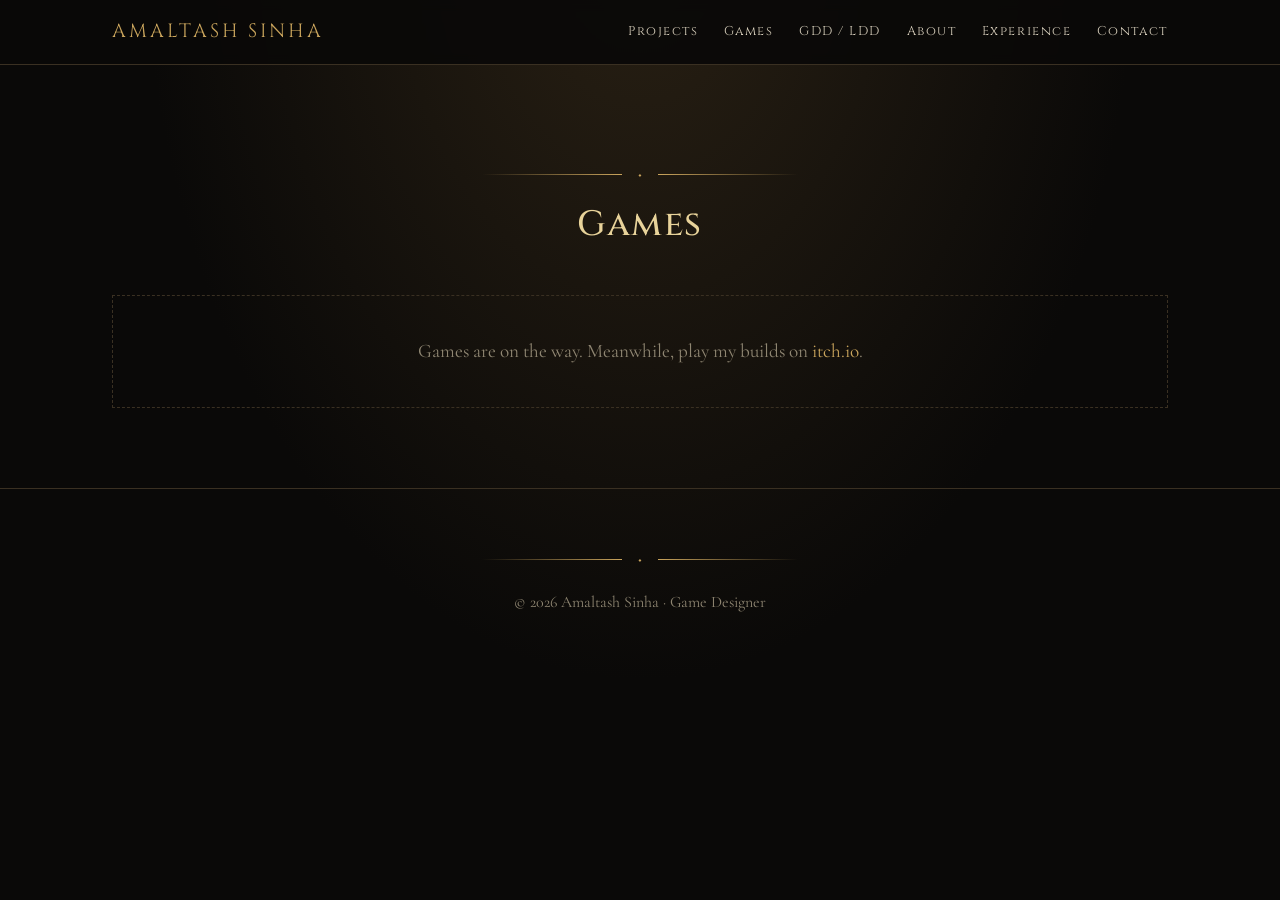
==== games.html @ b5e680ee "asda" ====
<!DOCTYPE html>
<html lang="en">
<head>
<meta charset="UTF-8"><meta name="viewport" content="width=device-width, initial-scale=1">
<meta name="description" content="Portfolio of Amaltash Sinha, game designer and level designer.">
<title>Games — Amaltash Sinha</title>
<link rel="preconnect" href="https://fonts.googleapis.com"><link rel="preconnect" href="https://fonts.gstatic.com" crossorigin>
<link href="https://fonts.googleapis.com/css2?family=Cinzel:wght@400;500;600&family=Cormorant+Garamond:ital,wght@0,400;0,600;1,400&display=swap" rel="stylesheet">
<link rel="stylesheet" href="css/style.css">
</head>
<body data-page="games">
<div id="header"></div>
<main id="app"></main>
<div id="footer"></div>
<script src="data/profile.js"></script><script src="data/projects.js"></script><script src="data/documents.js"></script>
<script src="data/experience.js"></script><script src="data/games.js"></script>
<script src="js/main.js"></script>
</body>
</html>
---- css/style.css ----
/* Tokens — change colors here */
:root{--bg:#0a0908;--bg2:#13110e;--line:#3a3022;--gold:#c9a45c;--gold2:#e8d39a;--text:#d9d0bd;--dim:#8f8672;--ember:#9c3d24;
--head:'Cinzel',serif;--body:'Cormorant Garamond',Georgia,serif;--w:1100px}
*{box-sizing:border-box;margin:0}html{scroll-behavior:smooth;scroll-padding-top:70px}
body{background:radial-gradient(ellipse at 50% -10%,#2a2114 0,transparent 55%),var(--bg);color:var(--text);font:1.2rem/1.65 var(--body);min-height:100vh}
a{color:inherit;text-decoration:none}img{max-width:100%;display:block}
:focus-visible{outline:2px solid var(--gold);outline-offset:3px}
h1,h2,h3,h4{font-family:var(--head);font-weight:500;color:var(--gold2);line-height:1.2;letter-spacing:.04em}
.wrap{max-width:var(--w);margin:auto;padding:0 1.4rem}
section{padding:5rem 0}
.site-header{position:sticky;top:0;z-index:20;background:#0a0908ee;backdrop-filter:blur(6px);border-bottom:1px solid var(--line)}
.site-header .wrap{display:flex;justify-content:space-between;align-items:center;height:64px}
.brand{font-family:var(--head);color:var(--gold);letter-spacing:.15em}
nav{display:flex;gap:1.6rem;font-family:var(--head);font-size:.8rem;letter-spacing:.12em}
nav a:hover{color:var(--gold)}
.menu-btn{display:none;background:none;border:1px solid var(--line);color:var(--gold);padding:.3rem .8rem;font-family:var(--head)}
.hero{min-height:88vh;display:grid;place-items:center;text-align:center;padding:4rem 0}
.hero h1{font-size:clamp(2.4rem,7vw,5rem);letter-spacing:.08em;text-shadow:0 0 40px #c9a45c33}
.hero .role{font-family:var(--head);color:var(--gold);letter-spacing:.3em;font-size:.9rem;margin:1.2rem 0}
.hero p.tagline{max-width:34ch;margin:0 auto 2rem;font-style:italic;font-size:1.5rem}
.orn{color:var(--gold);margin:1.2rem 0;font-size:.8rem;display:flex;align-items:center;gap:1rem;justify-content:center}
.orn::before,.orn::after{content:"";height:1px;width:min(18vw,140px);background:linear-gradient(90deg,transparent,var(--gold))}
.orn::after{transform:scaleX(-1)}
.btn{display:inline-block;border:1px solid var(--gold);color:var(--gold2);padding:.7rem 1.6rem;font-family:var(--head);font-size:.8rem;letter-spacing:.15em;margin:.3rem;background:none;cursor:pointer;transition:.2s}
.btn:hover{background:var(--gold);color:#0a0908}
.sec-title{text-align:center;margin-bottom:3rem}.sec-title h2{font-size:clamp(1.6rem,4vw,2.4rem)}
.about{display:grid;grid-template-columns:1.2fr 1fr;gap:3.5rem}.about p{margin-bottom:1rem}
.skills h4{font-size:.8rem;color:var(--gold);margin:1.2rem 0 .4rem}
.chip{display:inline-block;border:1px solid var(--line);padding:.1rem .7rem;margin:.2rem .2rem 0 0;font-size:1rem}.chip small{color:var(--dim);margin-left:.4rem}
.edu{margin-top:1.5rem;border-left:2px solid var(--gold);padding-left:1rem}
.grid{display:grid;grid-template-columns:repeat(auto-fill,minmax(300px,1fr));gap:1.6rem}
.card{border:1px solid var(--line);background:var(--bg2);transition:.25s;display:block}
.card:hover{border-color:var(--gold);transform:translateY(-3px)}
.thumb{aspect-ratio:16/10;background:linear-gradient(135deg,#1b1610,#0e0c09);display:grid;place-items:center;overflow:hidden}
.thumb img{width:100%;height:100%;object-fit:cover}
.card .body{padding:1.1rem 1.2rem 1.4rem}.card h3{font-size:1.15rem;margin:.3rem 0}
.meta{color:var(--dim);font-size:1rem}.card p{font-size:1.05rem}
.ph{display:grid;place-items:center;text-align:center;color:var(--dim);font-family:var(--head);font-size:.75rem;letter-spacing:.15em;padding:1rem}
.tag{color:var(--gold)}
.status{font-size:.9rem;color:var(--ember);font-family:var(--head);letter-spacing:.1em}.status.ok{color:var(--gold)}
.doc{display:flex;flex-wrap:wrap;gap:1rem;justify-content:space-between;align-items:center;border:1px solid var(--line);padding:1.2rem 1.4rem;margin-bottom:1rem;background:var(--bg2)}
.doc .btn{padding:.4rem 1rem;font-size:.7rem}.doc>div:first-child{flex:1 1 320px}
.embed{width:100%;height:75vh;border:1px solid var(--gold);margin:-.4rem 0 1rem;background:#fff}
.job{border-left:1px solid var(--gold);padding:0 0 2rem 1.6rem;position:relative}
.job::before{content:"◆";position:absolute;left:-.55rem;top:0;color:var(--gold);font-size:.8rem;background:var(--bg)}
.job ul{margin:.5rem 0 0 1.2rem}
.contact{max-width:620px;margin:auto;text-align:center}
form{display:grid;gap:.8rem;margin:2rem 0;text-align:left}
input,textarea{background:var(--bg2);border:1px solid var(--line);color:var(--text);padding:.8rem;font:inherit}
input:focus,textarea:focus{border-color:var(--gold);outline:none}
.links a{margin:0 .8rem;color:var(--gold)}.links a:hover{color:var(--gold2)}
.p-hero{padding:4rem 0 2rem;text-align:center}.p-hero h1{font-size:clamp(2rem,5vw,3.4rem)}
.facts{display:grid;grid-template-columns:repeat(auto-fit,minmax(150px,1fr));gap:1px;background:var(--line);border:1px solid var(--line);margin:2rem 0;text-align:left}
.facts div{background:var(--bg);padding:.9rem 1rem}.facts small{display:block;color:var(--dim);font-family:var(--head);font-size:.65rem;letter-spacing:.15em}
.prose{max-width:68ch;margin:2rem auto}.prose h3{font-size:1rem;margin:1.8rem 0 .3rem;color:var(--gold)}
.shots{display:grid;gap:1rem;margin:2rem 0}.shots.g2{grid-template-columns:repeat(auto-fit,minmax(300px,1fr))}
.shots .thumb{aspect-ratio:16/9}
.video{aspect-ratio:16/9;width:100%;border:1px solid var(--line)}
.story-block{display:grid;grid-template-columns:1fr 1fr;gap:2rem;align-items:center;margin:3rem 0}.story-block:nth-child(even) .thumb{order:2}
.footer{border-top:1px solid var(--line);text-align:center;padding:2.5rem 1rem;color:var(--dim);font-size:1rem}
.empty{text-align:center;color:var(--dim);border:1px dashed var(--line);padding:2.5rem}
@media(max-width:760px){.about,.story-block{grid-template-columns:1fr}.story-block:nth-child(even) .thumb{order:0}
.menu-btn{display:block}nav{display:none;position:absolute;top:64px;left:0;right:0;flex-direction:column;background:var(--bg);padding:1.2rem;border-bottom:1px solid var(--line)}nav.open{display:flex}}
@media(prefers-reduced-motion:reduce){*{transition:none!important;scroll-behavior:auto!important}}
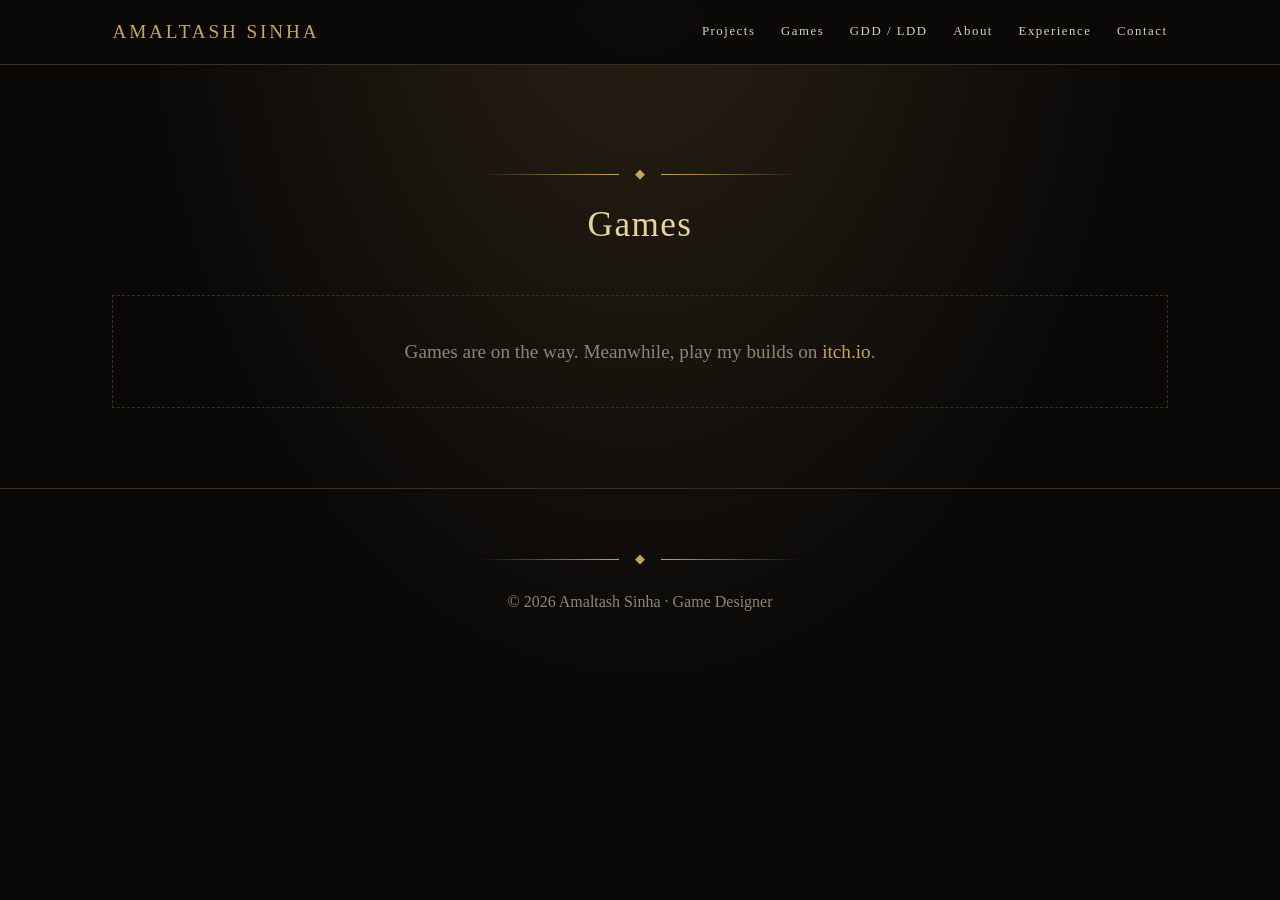
==== commit 361b7125: "push 2" ====
--- a/games.html
+++ b/games.html
@@ -5,7 +5,7 @@
 <meta name="description" content="Portfolio of Amaltash Sinha, game designer and level designer.">
 <title>Games — Amaltash Sinha</title>
 <link rel="preconnect" href="https://fonts.googleapis.com"><link rel="preconnect" href="https://fonts.gstatic.com" crossorigin>
-<link href="https://fonts.googleapis.com/css2?family=Cinzel:wght@400;500;600&family=Cormorant+Garamond:ital,wght@0,400;0,600;1,400&display=swap" rel="stylesheet">
+<link href="https://fonts.googleapis.com/css2?family=DM+Mono:wght@400;500&family=Instrument+Serif:ital@1&family=Manrope:wght@400;500;600;800&display=swap" rel="stylesheet">
 <link rel="stylesheet" href="css/style.css">
 </head>
 <body data-page="games">
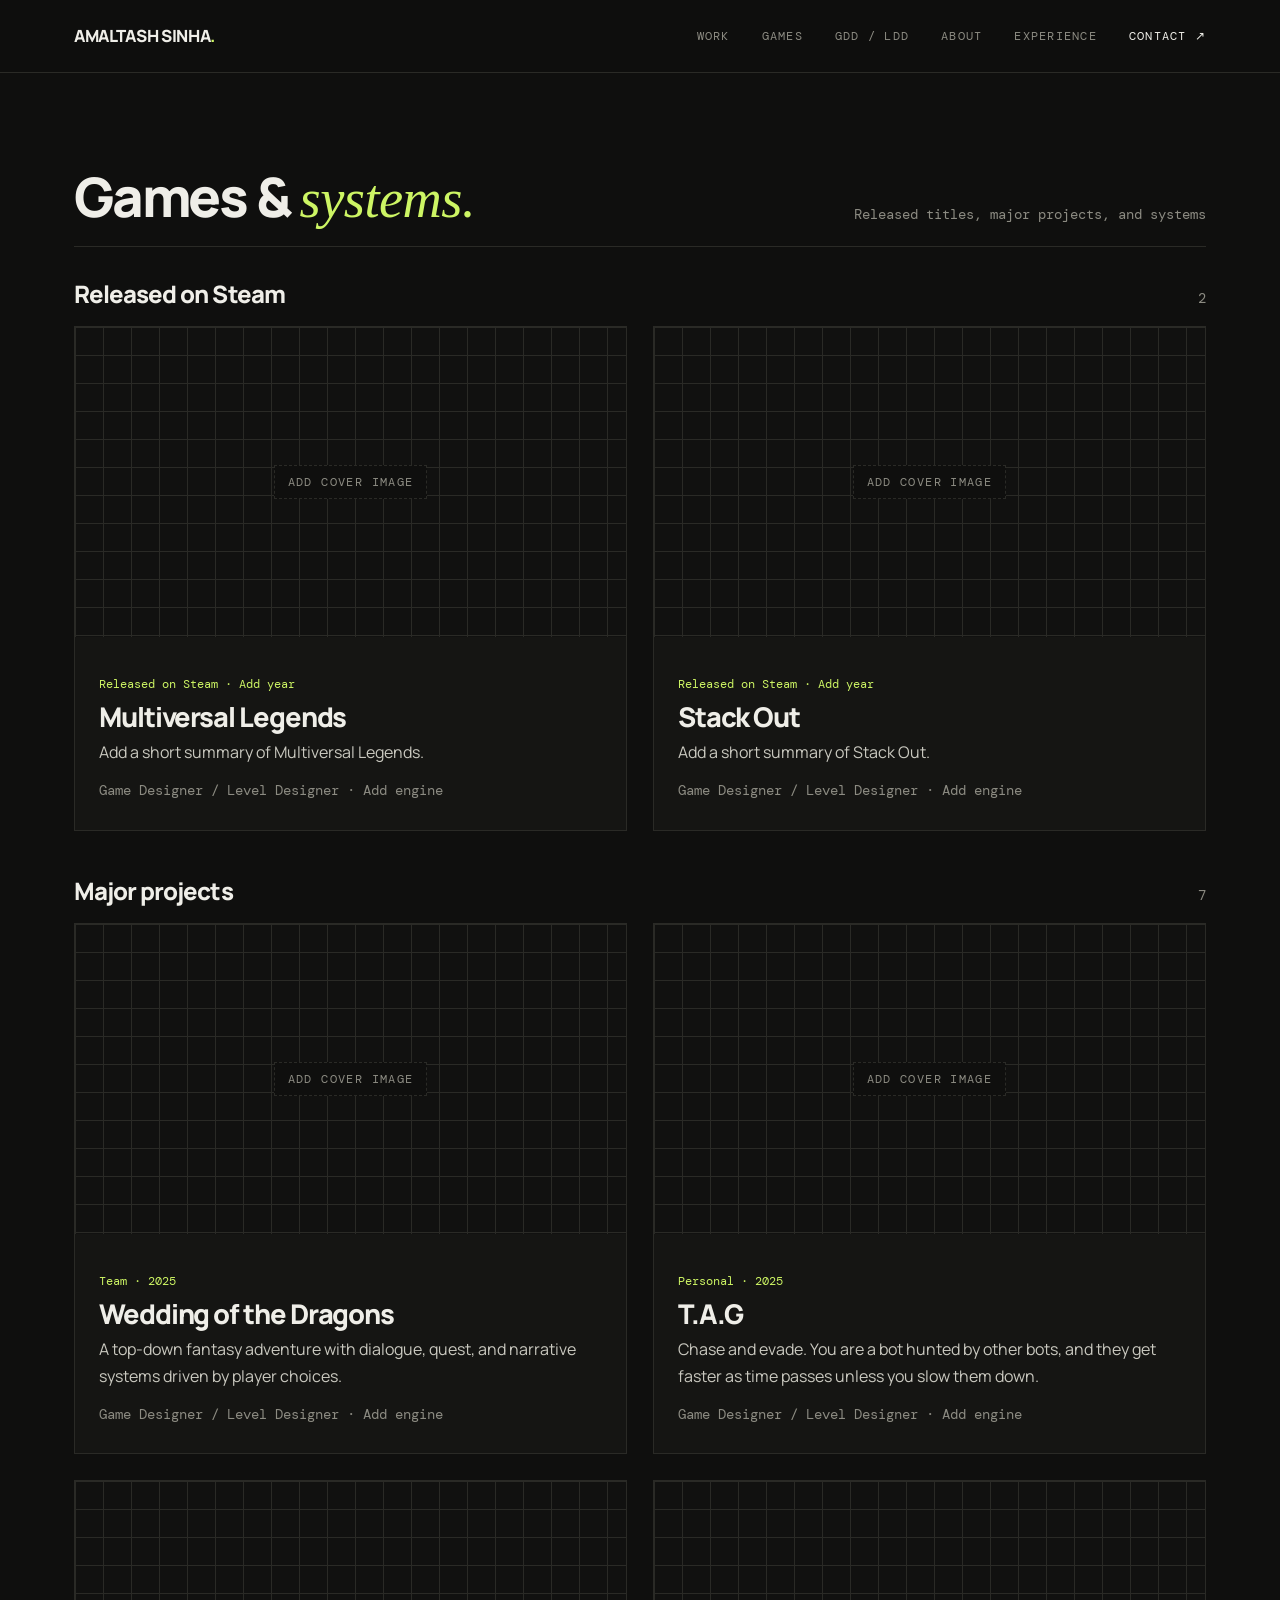
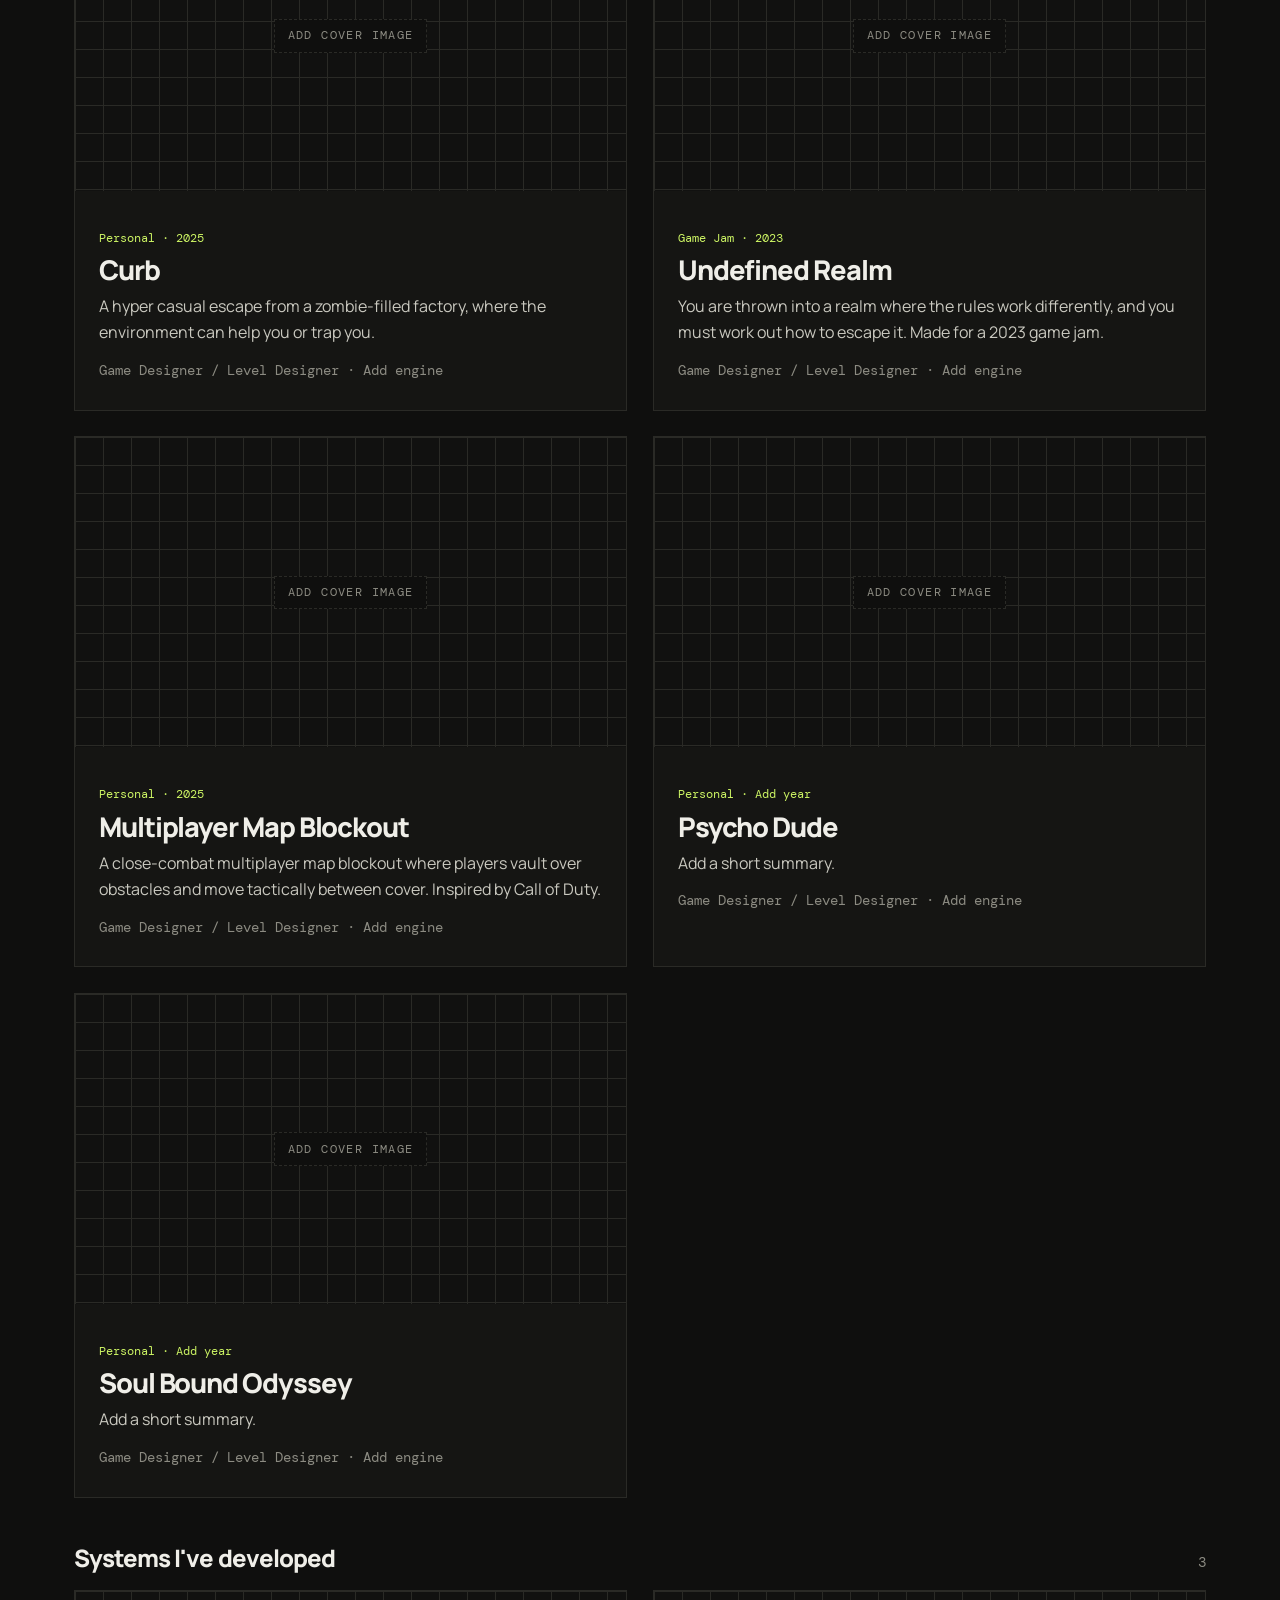
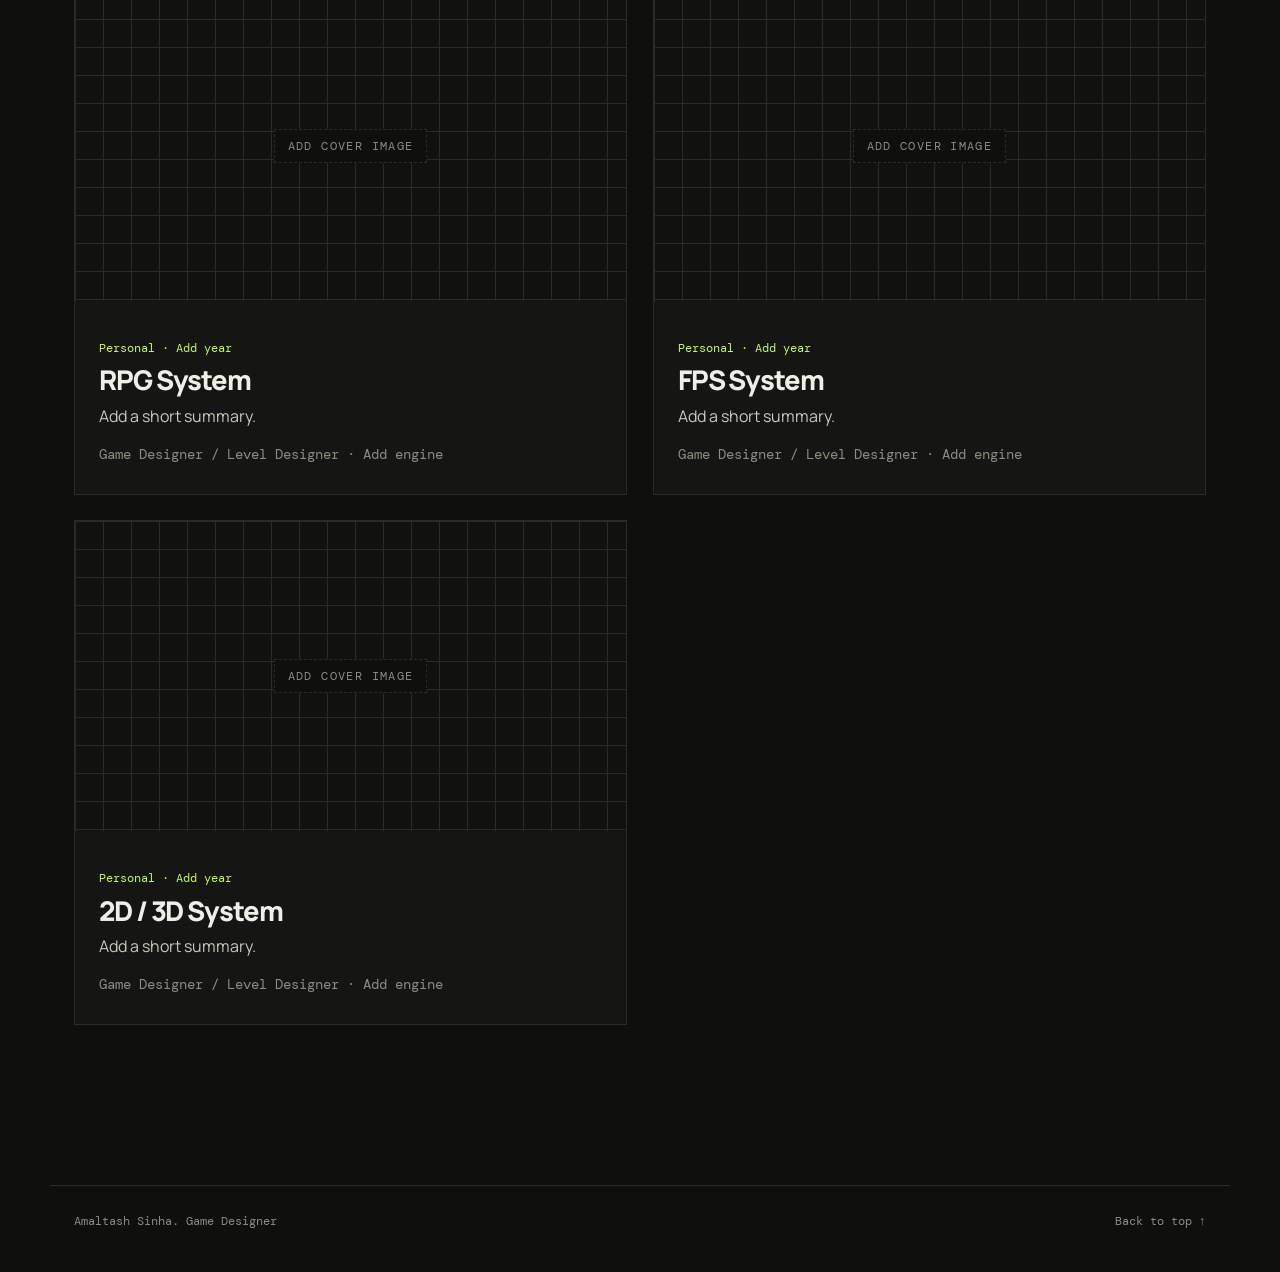
==== commit b14e7d6c: "Changes to the area" ====
--- a/games.html
+++ b/games.html
@@ -13,7 +13,7 @@
 <main id="app"></main>
 <div id="footer"></div>
 <script src="data/profile.js"></script><script src="data/projects.js"></script><script src="data/documents.js"></script>
-<script src="data/experience.js"></script><script src="data/games.js"></script>
+<script src="data/experience.js"></script>
 <script src="js/main.js"></script>
 </body>
 </html>
--- a/css/style.css
+++ b/css/style.css
@@ -1,64 +1,86 @@
-/* Tokens — change colors here */
-:root{--bg:#0a0908;--bg2:#13110e;--line:#3a3022;--gold:#c9a45c;--gold2:#e8d39a;--text:#d9d0bd;--dim:#8f8672;--ember:#9c3d24;
---head:'Cinzel',serif;--body:'Cormorant Garamond',Georgia,serif;--w:1100px}
-*{box-sizing:border-box;margin:0}html{scroll-behavior:smooth;scroll-padding-top:70px}
-body{background:radial-gradient(ellipse at 50% -10%,#2a2114 0,transparent 55%),var(--bg);color:var(--text);font:1.2rem/1.65 var(--body);min-height:100vh}
+/* Tokens — change colors and fonts here */
+:root{--bg:#0f0f0e;--panel:#151513;--line:#2a2a26;--text:#efeee8;--dim:#8c8b82;--acc:#cdf564;
+--sans:'Manrope',system-ui,sans-serif;--serif:'Instrument Serif',Georgia,serif;--mono:'DM Mono',ui-monospace,monospace;--w:1180px}
+*{box-sizing:border-box;margin:0}html{scroll-behavior:smooth;scroll-padding-top:80px}
+body{background:var(--bg);color:var(--text);font:400 1.05rem/1.65 var(--sans);-webkit-font-smoothing:antialiased}
 a{color:inherit;text-decoration:none}img{max-width:100%;display:block}
-:focus-visible{outline:2px solid var(--gold);outline-offset:3px}
-h1,h2,h3,h4{font-family:var(--head);font-weight:500;color:var(--gold2);line-height:1.2;letter-spacing:.04em}
-.wrap{max-width:var(--w);margin:auto;padding:0 1.4rem}
-section{padding:5rem 0}
-.site-header{position:sticky;top:0;z-index:20;background:#0a0908ee;backdrop-filter:blur(6px);border-bottom:1px solid var(--line)}
-.site-header .wrap{display:flex;justify-content:space-between;align-items:center;height:64px}
-.brand{font-family:var(--head);color:var(--gold);letter-spacing:.15em}
-nav{display:flex;gap:1.6rem;font-family:var(--head);font-size:.8rem;letter-spacing:.12em}
-nav a:hover{color:var(--gold)}
-.menu-btn{display:none;background:none;border:1px solid var(--line);color:var(--gold);padding:.3rem .8rem;font-family:var(--head)}
-.hero{min-height:88vh;display:grid;place-items:center;text-align:center;padding:4rem 0}
-.hero h1{font-size:clamp(2.4rem,7vw,5rem);letter-spacing:.08em;text-shadow:0 0 40px #c9a45c33}
-.hero .role{font-family:var(--head);color:var(--gold);letter-spacing:.3em;font-size:.9rem;margin:1.2rem 0}
-.hero p.tagline{max-width:34ch;margin:0 auto 2rem;font-style:italic;font-size:1.5rem}
-.orn{color:var(--gold);margin:1.2rem 0;font-size:.8rem;display:flex;align-items:center;gap:1rem;justify-content:center}
-.orn::before,.orn::after{content:"";height:1px;width:min(18vw,140px);background:linear-gradient(90deg,transparent,var(--gold))}
-.orn::after{transform:scaleX(-1)}
-.btn{display:inline-block;border:1px solid var(--gold);color:var(--gold2);padding:.7rem 1.6rem;font-family:var(--head);font-size:.8rem;letter-spacing:.15em;margin:.3rem;background:none;cursor:pointer;transition:.2s}
-.btn:hover{background:var(--gold);color:#0a0908}
-.sec-title{text-align:center;margin-bottom:3rem}.sec-title h2{font-size:clamp(1.6rem,4vw,2.4rem)}
-.about{display:grid;grid-template-columns:1.2fr 1fr;gap:3.5rem}.about p{margin-bottom:1rem}
-.skills h4{font-size:.8rem;color:var(--gold);margin:1.2rem 0 .4rem}
-.chip{display:inline-block;border:1px solid var(--line);padding:.1rem .7rem;margin:.2rem .2rem 0 0;font-size:1rem}.chip small{color:var(--dim);margin-left:.4rem}
-.edu{margin-top:1.5rem;border-left:2px solid var(--gold);padding-left:1rem}
-.grid{display:grid;grid-template-columns:repeat(auto-fill,minmax(300px,1fr));gap:1.6rem}
-.card{border:1px solid var(--line);background:var(--bg2);transition:.25s;display:block}
-.card:hover{border-color:var(--gold);transform:translateY(-3px)}
-.thumb{aspect-ratio:16/10;background:linear-gradient(135deg,#1b1610,#0e0c09);display:grid;place-items:center;overflow:hidden}
+:focus-visible{outline:2px solid var(--acc);outline-offset:3px}
+h1,h2,h3{font-weight:800;letter-spacing:-.04em;line-height:1}
+em{font-family:var(--serif);font-style:italic;font-weight:400;color:var(--acc);letter-spacing:-.01em}
+.wrap{max-width:var(--w);margin:auto;padding:0 1.5rem}
+section.wrap{padding-top:6rem;padding-bottom:1rem}
+.label,.meta,nav,.btn,.chip small,.num{font-family:var(--mono)}
+.label{display:block;font-size:.72rem;letter-spacing:.14em;text-transform:uppercase;color:var(--dim);margin-bottom:.4rem}
+.meta{color:var(--dim);font-size:.85rem}
+/* header */
+.site-header{position:sticky;top:0;z-index:20;background:#0f0f0eeb;backdrop-filter:blur(8px);border-bottom:1px solid var(--line)}
+.bar{display:flex;justify-content:space-between;align-items:center;height:72px}
+.brand{font-weight:800;letter-spacing:-.02em;text-transform:uppercase}.brand span{color:var(--acc)}
+nav{display:flex;gap:2rem;font-size:.78rem;letter-spacing:.1em;text-transform:uppercase;color:var(--dim)}
+nav a:hover,.nav-cta{color:var(--text)}
+.menu-btn{display:none;background:none;border:1px solid var(--line);color:var(--text);font:inherit;font-family:var(--mono);font-size:.78rem;padding:.4rem .8rem}
+/* hero */
+.hero{display:grid;grid-template-columns:1.05fr .95fr;gap:3.5rem;align-items:center;min-height:calc(100vh - 72px);padding-top:3rem;padding-bottom:3rem}
+.hero h1{font-size:clamp(3rem,7.4vw,6.2rem);margin:1.2rem 0 1.6rem}
+.intro{color:#c9c8bf;max-width:46ch;font-size:1.15rem}
+.dot{display:inline-block;width:8px;height:8px;border-radius:50%;background:var(--acc);margin-right:.7rem}
+.hero .label{color:var(--text)}
+.actions{display:flex;gap:1.4rem;align-items:center;margin:2.2rem 0 3rem;flex-wrap:wrap}
+.btn{display:inline-block;font-size:.8rem;letter-spacing:.06em;padding:1rem 1.6rem;border:1px solid var(--line);cursor:pointer;background:none;color:var(--text);transition:.2s}
+.btn.primary{background:var(--acc);border-color:var(--acc);color:#10120a;font-weight:500}.btn.primary:hover{background:#e4ff9a}
+.btn.ghost{border-color:transparent;padding-left:0;color:var(--dim)}.btn.ghost:hover{color:var(--acc)}
+.hero-meta{display:flex;gap:3rem;border-top:1px solid var(--line);padding-top:1.4rem;font-weight:600}
+.hero-art{border:1px solid var(--line);background:var(--panel);aspect-ratio:480/540;overflow:hidden}
+.hero-art svg,.hero-art img{width:100%;height:100%;object-fit:cover}
+.route{stroke-dasharray:1;stroke-dashoffset:1;animation:draw 2.4s .4s ease-out forwards}@keyframes draw{to{stroke-dashoffset:0}}
+/* section heads */
+.sec-head{display:flex;justify-content:space-between;align-items:end;gap:1rem;border-bottom:1px solid var(--line);padding-bottom:1.2rem;margin-bottom:2.2rem}
+.sec-head h2{font-size:clamp(2rem,4.6vw,3.4rem)}
+/* project cards */
+.grid{display:grid;grid-template-columns:repeat(2,1fr);gap:1.6rem}.grid .card:first-child{grid-column:1/-1}
+.grid.flat .card:first-child{grid-column:auto}.grid.flat .card:first-child .thumb{aspect-ratio:16/9}
+.card{display:block;border:1px solid var(--line);background:var(--panel);transition:border-color .2s}.card:hover{border-color:var(--acc)}
+.thumb{aspect-ratio:16/9;display:grid;place-items:center;overflow:hidden;background:
+ linear-gradient(var(--line) 1px,transparent 1px) 0 0/28px 28px,linear-gradient(90deg,var(--line) 1px,transparent 1px) 0 0/28px 28px,#111110}
+.card:first-child .thumb{aspect-ratio:21/9}
 .thumb img{width:100%;height:100%;object-fit:cover}
-.card .body{padding:1.1rem 1.2rem 1.4rem}.card h3{font-size:1.15rem;margin:.3rem 0}
-.meta{color:var(--dim);font-size:1rem}.card p{font-size:1.05rem}
-.ph{display:grid;place-items:center;text-align:center;color:var(--dim);font-family:var(--head);font-size:.75rem;letter-spacing:.15em;padding:1rem}
-.tag{color:var(--gold)}
-.status{font-size:.9rem;color:var(--ember);font-family:var(--head);letter-spacing:.1em}.status.ok{color:var(--gold)}
-.doc{display:flex;flex-wrap:wrap;gap:1rem;justify-content:space-between;align-items:center;border:1px solid var(--line);padding:1.2rem 1.4rem;margin-bottom:1rem;background:var(--bg2)}
-.doc .btn{padding:.4rem 1rem;font-size:.7rem}.doc>div:first-child{flex:1 1 320px}
-.embed{width:100%;height:75vh;border:1px solid var(--gold);margin:-.4rem 0 1rem;background:#fff}
-.job{border-left:1px solid var(--gold);padding:0 0 2rem 1.6rem;position:relative}
-.job::before{content:"◆";position:absolute;left:-.55rem;top:0;color:var(--gold);font-size:.8rem;background:var(--bg)}
-.job ul{margin:.5rem 0 0 1.2rem}
-.contact{max-width:620px;margin:auto;text-align:center}
-form{display:grid;gap:.8rem;margin:2rem 0;text-align:left}
-input,textarea{background:var(--bg2);border:1px solid var(--line);color:var(--text);padding:.8rem;font:inherit}
-input:focus,textarea:focus{border-color:var(--gold);outline:none}
-.links a{margin:0 .8rem;color:var(--gold)}.links a:hover{color:var(--gold2)}
-.p-hero{padding:4rem 0 2rem;text-align:center}.p-hero h1{font-size:clamp(2rem,5vw,3.4rem)}
-.facts{display:grid;grid-template-columns:repeat(auto-fit,minmax(150px,1fr));gap:1px;background:var(--line);border:1px solid var(--line);margin:2rem 0;text-align:left}
-.facts div{background:var(--bg);padding:.9rem 1rem}.facts small{display:block;color:var(--dim);font-family:var(--head);font-size:.65rem;letter-spacing:.15em}
-.prose{max-width:68ch;margin:2rem auto}.prose h3{font-size:1rem;margin:1.8rem 0 .3rem;color:var(--gold)}
-.shots{display:grid;gap:1rem;margin:2rem 0}.shots.g2{grid-template-columns:repeat(auto-fit,minmax(300px,1fr))}
-.shots .thumb{aspect-ratio:16/9}
+.ph{font-family:var(--mono);font-size:.72rem;letter-spacing:.12em;text-transform:uppercase;color:var(--dim);background:var(--bg);padding:.4rem .8rem;border:1px dashed var(--line)}
+.card .body{padding:1.4rem 1.5rem 1.7rem}.card h3{font-size:1.7rem;margin:.5rem 0 .6rem}.card p{color:#c9c8bf;font-size:1rem}.card .meta{display:block;margin-top:.9rem}
+.tag{color:var(--acc);font-family:var(--mono);font-size:.78rem}
+/* documents */
+.doc{display:flex;flex-wrap:wrap;gap:1rem;justify-content:space-between;align-items:center;border:1px solid var(--line);background:var(--panel);padding:1.3rem 1.5rem;margin-bottom:1rem}
+.doc>div:first-child{flex:1 1 320px}.doc h3{font-size:1.2rem;margin:.4rem 0 .3rem;letter-spacing:-.02em}
+.doc .btn{padding:.6rem 1rem;font-size:.72rem;border-color:var(--line)}.doc .btn:hover{border-color:var(--acc);color:var(--acc)}
+.status{font-family:var(--mono);font-size:.72rem;color:#e9a86b;margin-left:.6rem}.status.ok{color:var(--acc)}
+.embed{width:100%;height:75vh;border:1px solid var(--acc);margin:-.4rem 0 1rem;background:#fff}
+.doc-group{margin-bottom:3rem}.group-head{display:flex;justify-content:space-between;align-items:baseline;margin-bottom:1rem}.group-head h3{font-size:1.5rem}
+.doc-group .empty{padding:1.6rem}
+/* about */
+.about{display:grid;grid-template-columns:1.1fr .9fr;gap:4rem}.bio p{margin-bottom:1.1rem;color:#c9c8bf}.bio .lead{font-size:1.45rem;line-height:1.4;color:var(--text);letter-spacing:-.02em}
+.edu{margin-top:2rem;border-top:1px solid var(--line);padding-top:1.2rem}
+.skill-row{display:grid;grid-template-columns:130px 1fr;gap:1rem;border-top:1px solid var(--line);padding:1rem 0}.skill-row .label{margin:0;padding-top:.3rem}
+.chip{display:inline-block;margin:.15rem 1.1rem .15rem 0;font-weight:600}.chip small{color:var(--acc);font-weight:400;font-size:.7rem}
+/* process */
+.steps{display:grid;grid-template-columns:repeat(4,1fr);gap:1px;background:var(--line);border:1px solid var(--line)}
+.step{background:var(--bg);padding:1.6rem 1.4rem 2rem}.step h3{font-size:1.25rem;margin:2.4rem 0 .7rem;letter-spacing:-.02em}.step p{color:var(--dim);font-size:.95rem}.num{color:var(--acc);font-size:.8rem}
+/* experience */
+.job{display:grid;grid-template-columns:1fr 1.6fr;gap:2rem;border-bottom:1px solid var(--line);padding:1.6rem 0}.job h3{font-size:1.3rem;margin-bottom:.4rem}.job ul{padding-left:1.1rem;color:#c9c8bf}
+/* contact */
+.contact-grid{display:grid;grid-template-columns:1fr 1fr;gap:4rem}
+.big-mail{display:block;font-size:clamp(1.2rem,2.4vw,1.8rem);font-weight:800;letter-spacing:-.03em;margin:1.4rem 0;color:var(--acc);word-break:break-all}
+.links{display:flex;gap:1.6rem;font-family:var(--mono);font-size:.82rem;margin-bottom:1.5rem;color:var(--dim)}.links a:hover{color:var(--acc)}
+form{display:grid;gap:.8rem}input,textarea{background:var(--panel);border:1px solid var(--line);color:var(--text);padding:.95rem 1rem;font:inherit}input:focus,textarea:focus{border-color:var(--acc);outline:none}
+.footer{display:flex;justify-content:space-between;border-top:1px solid var(--line);margin-top:6rem;padding-top:1.6rem;padding-bottom:2.5rem;font-family:var(--mono);font-size:.78rem;color:var(--dim)}
+.empty{text-align:center;color:var(--dim);border:1px dashed var(--line);padding:3rem}
+/* project page */
+.p-hero{padding:5rem 1.5rem 2rem}.p-hero h1{font-size:clamp(2.6rem,6.5vw,5rem);margin:1rem 0}.p-hero .meta{max-width:60ch;font-size:1.1rem}
+.facts{display:grid;grid-template-columns:repeat(auto-fit,minmax(160px,1fr));gap:1px;background:var(--line);border:1px solid var(--line);margin:2rem 0;font-weight:600}
+.facts div{background:var(--bg);padding:1rem 1.2rem}.facts small{display:block;color:var(--dim);font-family:var(--mono);font-size:.68rem;letter-spacing:.14em;margin-bottom:.3rem}
+.prose{max-width:66ch;margin:2.5rem 0}.prose h3{font-size:1.1rem;margin:2rem 0 .4rem;color:var(--acc);font-family:var(--mono);font-weight:500;letter-spacing:.02em}.prose p{color:#c9c8bf}
+.shots{display:grid;gap:1rem;margin:2rem 0}.shots.g2{grid-template-columns:repeat(auto-fit,minmax(320px,1fr))}
 .video{aspect-ratio:16/9;width:100%;border:1px solid var(--line)}
-.story-block{display:grid;grid-template-columns:1fr 1fr;gap:2rem;align-items:center;margin:3rem 0}.story-block:nth-child(even) .thumb{order:2}
-.footer{border-top:1px solid var(--line);text-align:center;padding:2.5rem 1rem;color:var(--dim);font-size:1rem}
-.empty{text-align:center;color:var(--dim);border:1px dashed var(--line);padding:2.5rem}
-@media(max-width:760px){.about,.story-block{grid-template-columns:1fr}.story-block:nth-child(even) .thumb{order:0}
-.menu-btn{display:block}nav{display:none;position:absolute;top:64px;left:0;right:0;flex-direction:column;background:var(--bg);padding:1.2rem;border-bottom:1px solid var(--line)}nav.open{display:flex}}
-@media(prefers-reduced-motion:reduce){*{transition:none!important;scroll-behavior:auto!important}}
+.story-block{display:grid;grid-template-columns:1fr 1fr;gap:2.5rem;align-items:center;margin:3rem 0}.story-block:nth-child(even) .thumb{order:2}
+@media(max-width:860px){.hero,.about,.contact-grid,.job{grid-template-columns:1fr}.hero{min-height:0}.steps{grid-template-columns:1fr 1fr}.grid{grid-template-columns:1fr}.story-block{grid-template-columns:1fr}.story-block:nth-child(even) .thumb{order:0}
+.menu-btn{display:block}nav{display:none;position:absolute;top:72px;left:0;right:0;flex-direction:column;gap:1.1rem;background:var(--bg);padding:1.4rem 1.5rem;border-bottom:1px solid var(--line)}nav.open{display:flex}}
+@media(max-width:520px){.steps{grid-template-columns:1fr}.skill-row{grid-template-columns:1fr}}
+@media(prefers-reduced-motion:reduce){*{animation:none!important;transition:none!important;scroll-behavior:auto!important}.route{stroke-dashoffset:0}}
